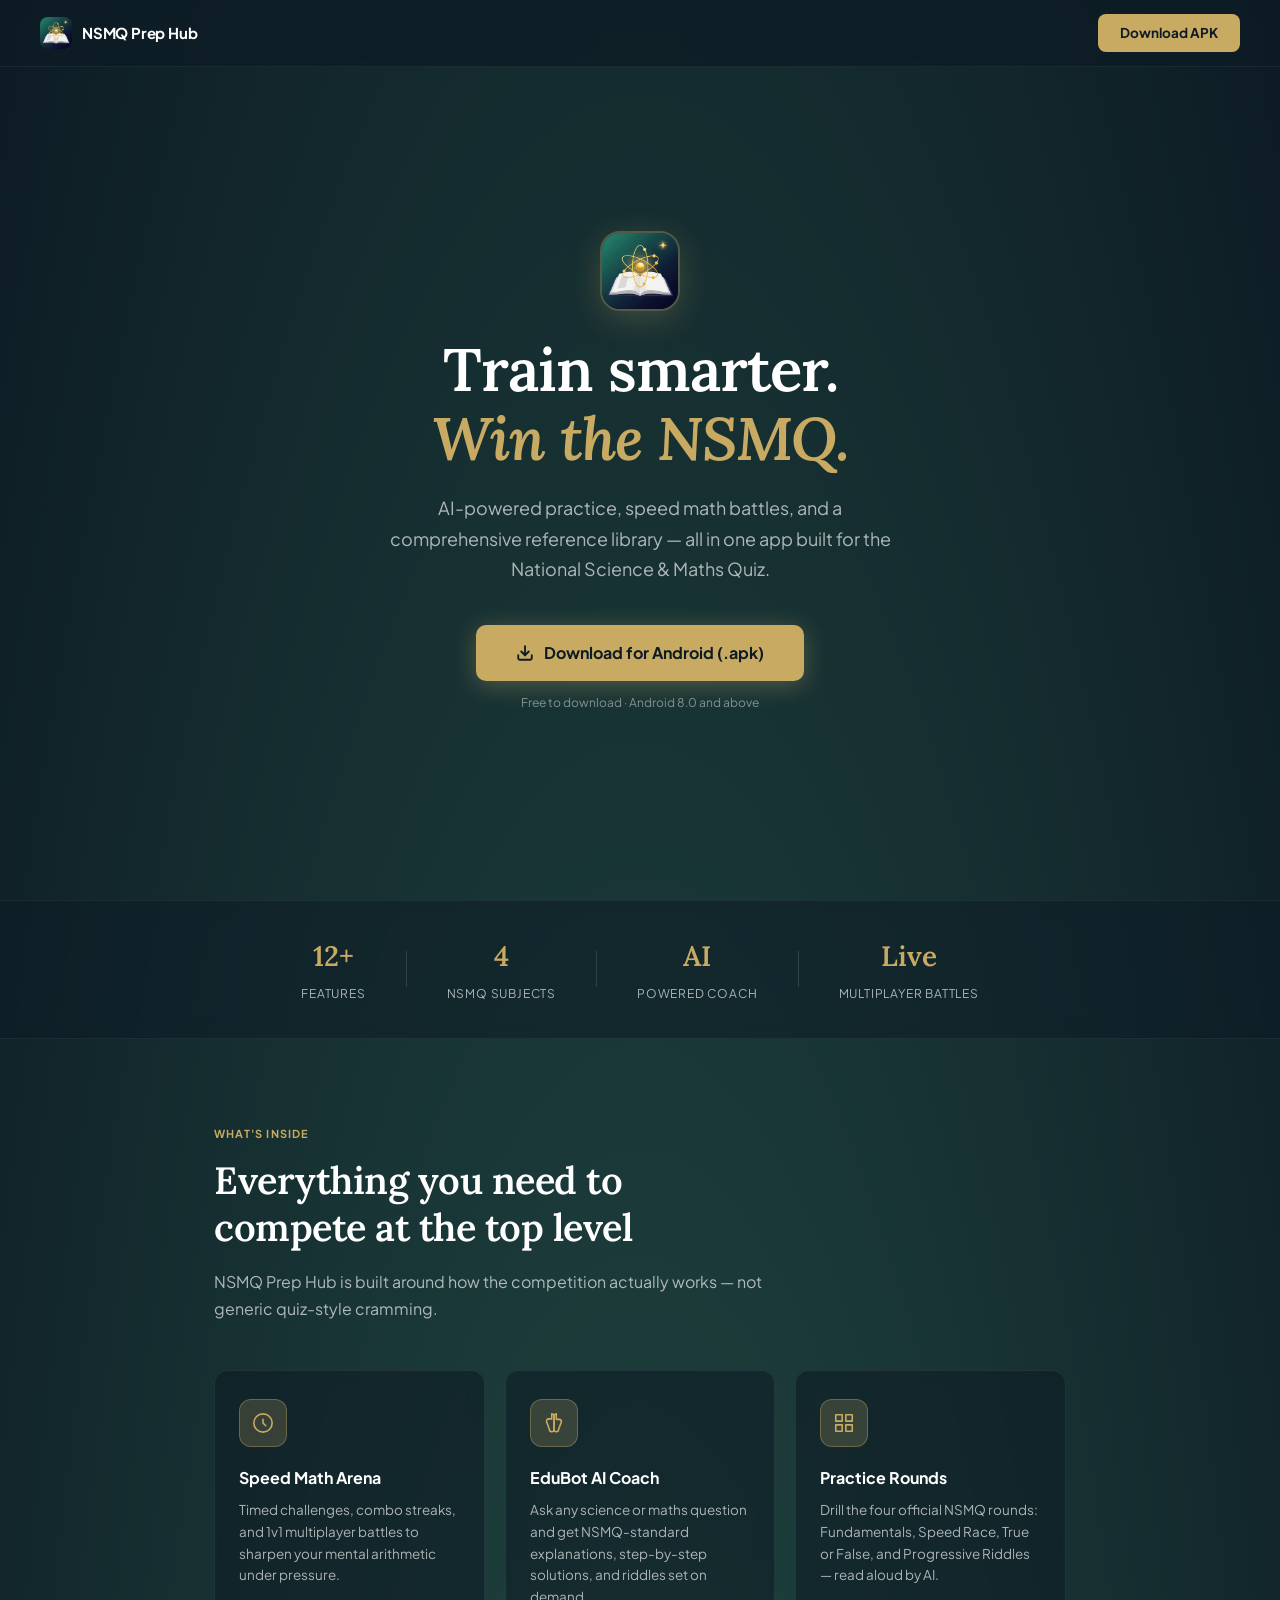
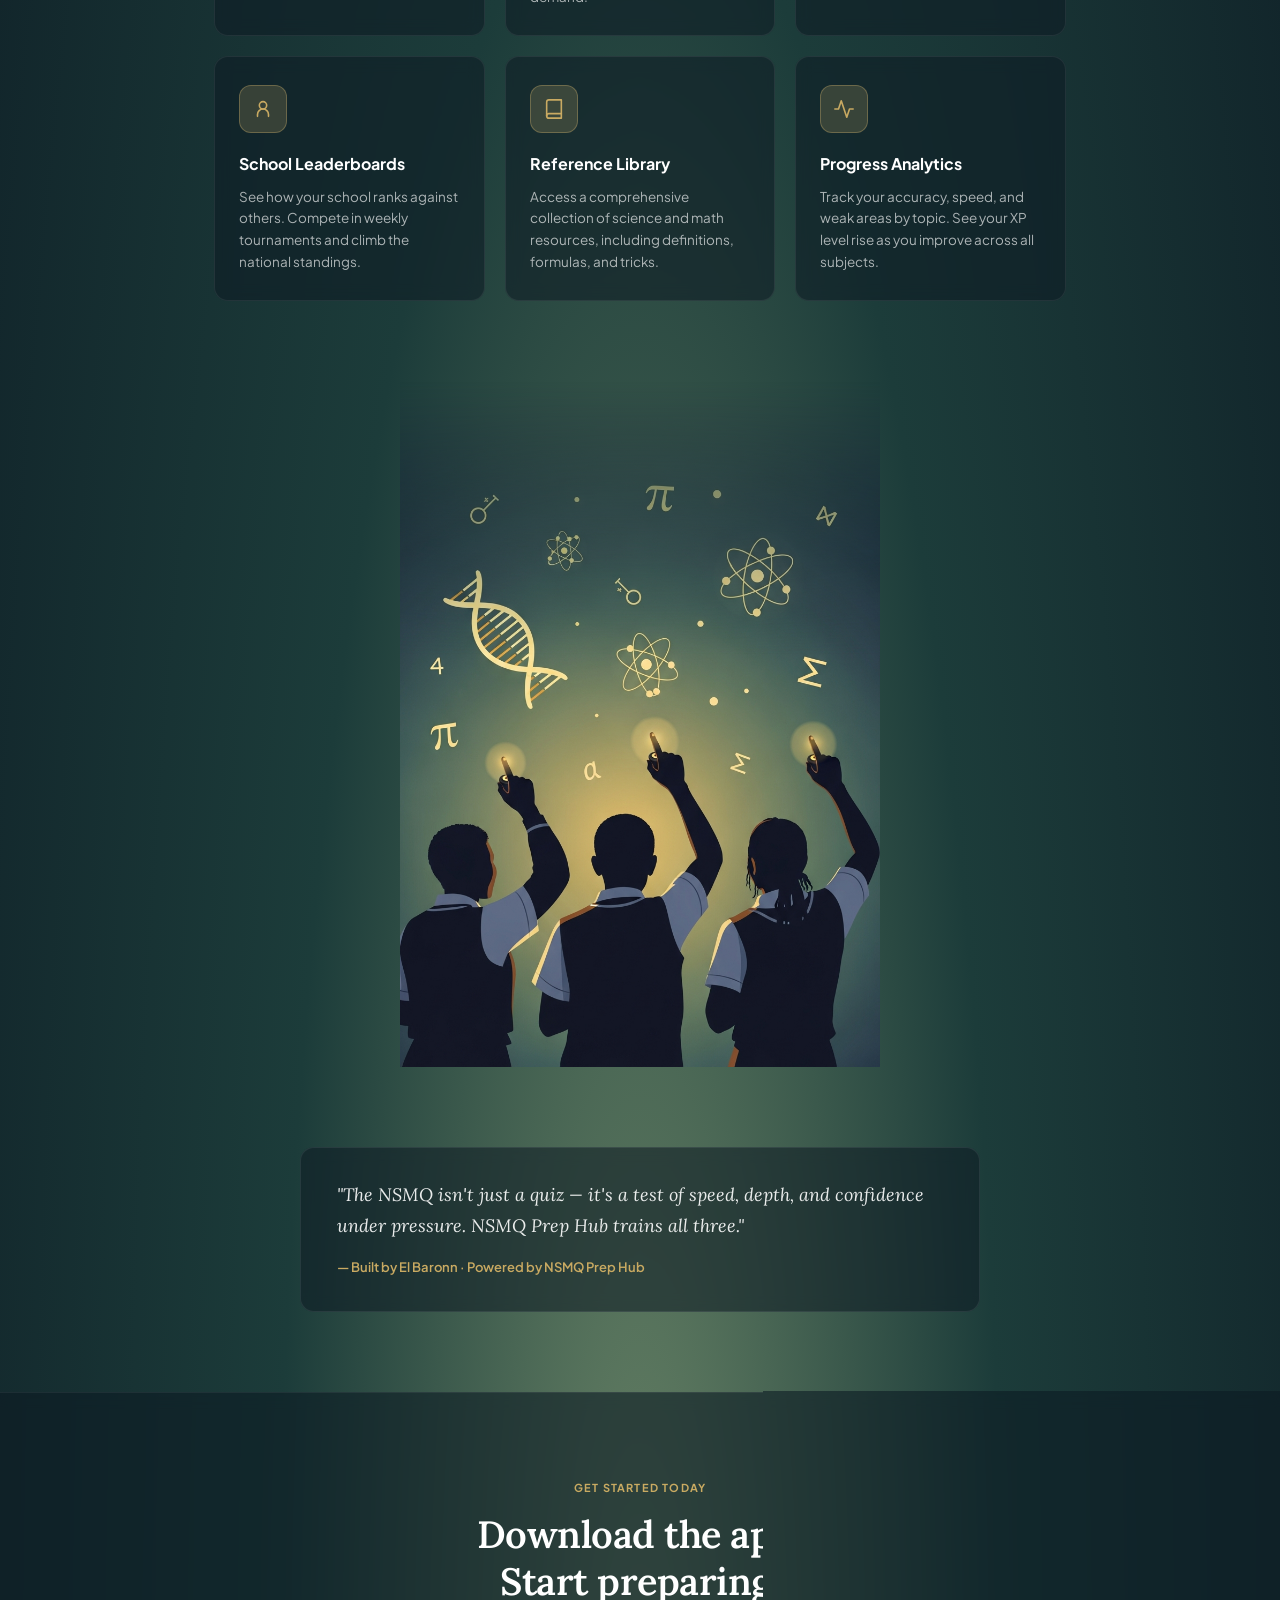
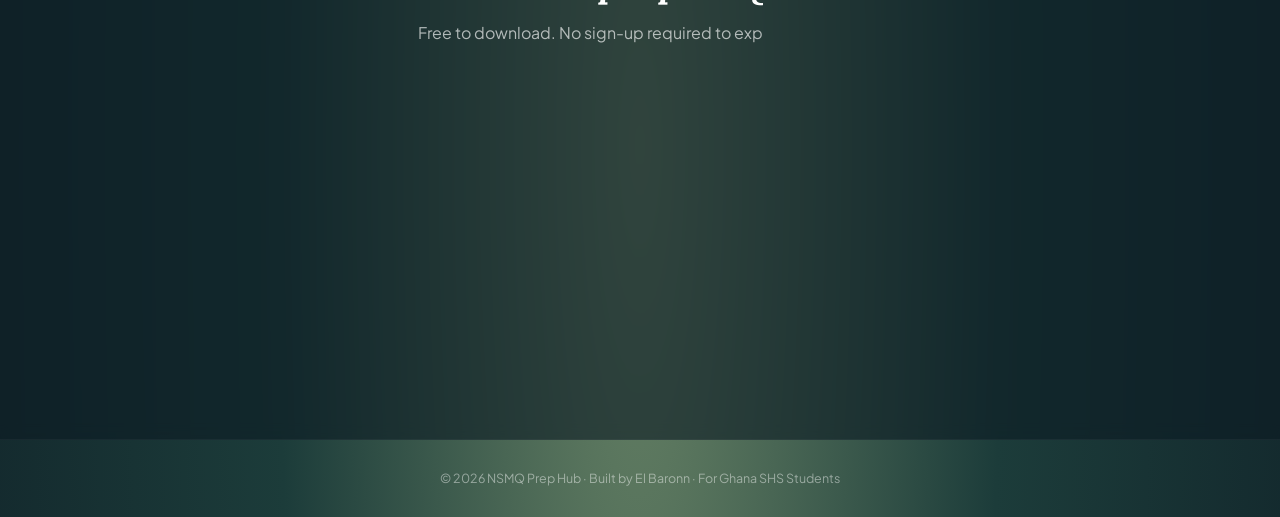
==== baron tech/assets/nsmq/home.html @ b0bc27b2 "Add files via upload" ====
<!DOCTYPE html>
<html lang="en">
<head>
    <meta charset="UTF-8">
    <meta name="viewport" content="width=device-width, initial-scale=1.0">
    <title>NSMQ Prep Hub — Ghana's #1 Science & Maths Quiz App</title>
    <meta name="description" content="The only app built for Ghanaian SHS students serious about winning the National Science & Maths Quiz. AI-powered practice, speed math battles, and 12,000+ past questions.">

    <link rel="icon" type="image/png" href="icon.png">
    <link rel="apple-touch-icon" sizes="180x180" href="icon.png">

    <!-- Google Site Verification -->
    <meta name="google-site-verification" content="b2jeHUAAVDstYp8usn50nYQy_9Y95WowqLnXuERKxD8" />
    <meta name="keywords" content="NSMQ, NSMQ Prep Hub, NSMQ App, National Science and Maths Quiz, Ghana SHS, Science and Maths Quiz, NSMQ Practice, NSMQ Questions, NSMQ Past Questions, NSMQ AI Coach, NSMQ Speed Math, NSMQ Reference Library">
    <meta name="description" content="The app built for Ghanaian SHS students serious about winning the National Science & Maths Quiz. AI-powered practice, speed math battles, and 12,000+ past questions.">



    <link rel="preconnect" href="https://fonts.googleapis.com">
    <link rel="preconnect" href="https://fonts.gstatic.com" crossorigin>
    <link href="https://fonts.googleapis.com/css2?family=Lora:ital,wght@0,400;0,600;1,400&family=Plus+Jakarta+Sans:wght@400;500;600;700&display=swap" rel="stylesheet">

    <style>
        :root {
            --bg-deep:    #0d1b24;
            --bg-mid:     #1c3c3a;
            --bg-light:   #688366;
            --gold:       #c9aa62;
            --gold-dim:   rgba(226, 193, 117, 0.18);
            --gold-border:rgba(226, 193, 117, 0.3);
            --white:      #ffffff;
            --muted:      rgba(255,255,255,0.65);
            --card-bg:    rgba(13, 27, 36, 0.55);
            --radius:     14px;
        }

        *, *::before, *::after { box-sizing: border-box; margin: 0; padding: 0; }

        body {
            font-family: 'Plus Jakarta Sans', sans-serif;
            background: radial-gradient(ellipse at 50% 90%, var(--bg-light) 0%, var(--bg-mid) 40%, var(--bg-deep) 100%);
            background-color: var(--bg-deep);
            color: var(--white);
            line-height: 1.65;
            min-height: 100vh;
            overflow-x: hidden;
        }

        /* ── NAV ── */
        nav {
            position: fixed;
            top: 0; left: 0; right: 0;
            z-index: 100;
            display: flex;
            align-items: center;
            justify-content: space-between;
            padding: 14px 40px;
            background: rgba(13, 27, 36, 0.75);
            backdrop-filter: blur(12px);
            -webkit-backdrop-filter: blur(12px);
            border-bottom: 1px solid rgba(255,255,255,0.06);
        }
        .nav-brand {
            display: flex;
            align-items: center;
            gap: 10px;
            text-decoration: none;
        }
        .nav-brand img {
            width: 32px;
            height: 32px;
            border-radius: 8px;
        }
        .nav-brand span {
            font-size: 15px;
            font-weight: 700;
            color: var(--white);
            letter-spacing: -0.2px;
        }
        .nav-dl {
            background: var(--gold);
            color: var(--bg-deep);
            padding: 8px 22px;
            border-radius: 8px;
            font-size: 13.5px;
            font-weight: 700;
            text-decoration: none;
            transition: opacity 0.2s;
        }
        .nav-dl:hover { opacity: 0.88; }

        /* ── HERO ── */
        .hero {
            min-height: 100vh;
            display: flex;
            flex-direction: column;
            align-items: center;
            justify-content: center;
            text-align: center;
            padding: 120px 24px 60px;
            position: relative;
        }
        .hero-eyebrow {
            display: inline-flex;
            align-items: center;
            gap: 8px;
            background: var(--gold-dim);
            border: 1px solid var(--gold-border);
            border-radius: 100px;
            padding: 6px 16px;
            font-size: 12px;
            font-weight: 600;
            color: var(--gold);
            letter-spacing: 0.8px;
            text-transform: uppercase;
            margin-bottom: 28px;
        }
        .hero-eyebrow span { font-size: 14px; }

        .app-logo-wrap {
            width: 80px;
            height: 80px;
            border-radius: 20px;
            overflow: hidden;
            border: 2px solid var(--gold-border);
            box-shadow: 0 8px 32px rgba(226,193,117,0.2);
            margin: 0 auto 24px;
        }
        .app-logo-wrap img { width: 100%; height: 100%; object-fit: cover; display: block; }

        h1 {
            font-family: 'Lora', serif;
            font-size: clamp(36px, 6vw, 60px);
            font-weight: 600;
            line-height: 1.15;
            letter-spacing: -1px;
            max-width: 700px;
            margin: 0 auto 20px;
        }
        h1 em {
            font-style: italic;
            color: var(--gold);
        }

        .hero-sub {
            font-size: clamp(15px, 2vw, 18px);
            color: var(--muted);
            max-width: 520px;
            margin: 0 auto 40px;
            line-height: 1.7;
        }

        .hero-actions {
            display: flex;
            flex-direction: column;
            align-items: center;
            gap: 12px;
            margin-bottom: 16px;
        }
        .btn-primary {
            display: inline-flex;
            align-items: center;
            gap: 10px;
            background: var(--gold);
            color: var(--bg-deep);
            padding: 15px 40px;
            border-radius: 10px;
            font-size: 16px;
            font-weight: 700;
            text-decoration: none;
            transition: all 0.2s;
            box-shadow: 0 4px 24px rgba(226,193,117,0.3);
        }
        .btn-primary:hover {
            background: #d4b368;
            transform: translateY(-2px);
            box-shadow: 0 8px 32px rgba(226,193,117,0.4);
        }
        .btn-primary svg { width: 18px; height: 18px; }

        .download-note {
            font-size: 12px;
            color: var(--muted);
            opacity: 0.7;
        }

        /* ── STATS STRIP ── */
        .stats-strip {
            display: flex;
            align-items: center;
            justify-content: center;
            gap: 40px;
            flex-wrap: wrap;
            padding: 32px 24px;
            background: rgba(13, 27, 36, 0.5);
            border-top: 1px solid rgba(255,255,255,0.06);
            border-bottom: 1px solid rgba(255,255,255,0.06);
            backdrop-filter: blur(8px);
        }
        .stat { text-align: center; }
        .stat-num {
            font-family: 'Lora', serif;
            font-size: 28px;
            font-weight: 600;
            color: var(--gold);
            display: block;
        }
        .stat-label {
            font-size: 12px;
            color: var(--muted);
            text-transform: uppercase;
            letter-spacing: 0.8px;
        }
        .stat-divider {
            width: 1px;
            height: 36px;
            background: rgba(255,255,255,0.12);
        }

        /* ── SECTIONS ── */
        .section {
            max-width: 900px;
            margin: 0 auto;
            padding: 80px 24px;
        }
        .section-label {
            display: inline-block;
            font-size: 11px;
            font-weight: 700;
            letter-spacing: 1.2px;
            text-transform: uppercase;
            color: var(--gold);
            margin-bottom: 14px;
        }
        h2 {
            font-family: 'Lora', serif;
            font-size: clamp(26px, 4vw, 38px);
            font-weight: 600;
            line-height: 1.25;
            letter-spacing: -0.5px;
            margin-bottom: 16px;
        }
        .section-intro {
            font-size: 16px;
            color: var(--muted);
            max-width: 560px;
            margin-bottom: 48px;
            line-height: 1.7;
        }

        /* ── FEATURES GRID ── */
        .features-grid {
            display: grid;
            grid-template-columns: repeat(3, 1fr);
            gap: 20px;
        }
        .feat-card {
            background: var(--card-bg);
            border: 1px solid rgba(255,255,255,0.07);
            border-radius: var(--radius);
            padding: 28px 24px;
            backdrop-filter: blur(8px);
            transition: border-color 0.2s;
        }
        .feat-card:hover { border-color: var(--gold-border); }
        .feat-icon {
            width: 48px;
            height: 48px;
            border-radius: 12px;
            background: var(--gold-dim);
            border: 1px solid var(--gold-border);
            display: flex;
            align-items: center;
            justify-content: center;
            color: var(--gold);
            margin-bottom: 18px;
        }
        .feat-icon svg { width: 22px; height: 22px; fill: none; stroke: currentColor; stroke-width: 1.75; stroke-linecap: round; stroke-linejoin: round; }
        .feat-card h3 {
            font-size: 16px;
            font-weight: 700;
            margin-bottom: 8px;
            color: var(--white);
        }
        .feat-card p {
            font-size: 13.5px;
            color: var(--muted);
            line-height: 1.6;
        }

        /* ── HERO IMAGE SECTION ── */
        .visual-section {
            text-align: center;
            padding: 0 24px 80px;
        }
        .visual-section img {
            width: 100%;
            max-width: 480px;
            height: auto;
            display: block;
            margin: 0 auto;
            mask-image: linear-gradient(to top, rgba(0,0,0,1) 60%, rgba(0,0,0,0) 100%);
            -webkit-mask-image: linear-gradient(to top, rgba(0,0,0,1) 60%, rgba(0,0,0,0) 100%);
        }

        /* ── QUOTE BLOCK ── */
        .quote-block {
            max-width: 680px;
            margin: 0 auto 80px;
            padding: 32px 36px;
            background: var(--card-bg);
            border: 1px solid rgba(255,255,255,0.08);;
            border-radius: var(--radius);
            backdrop-filter: blur(8px);
            text-align: left;
        }
        .quote-block p {
            font-family: 'Lora', serif;
            font-style: italic;
            font-size: 18px;
            line-height: 1.7;
            color: var(--white);
            opacity: 0.9;
        }
        .quote-block cite {
            display: block;
            margin-top: 16px;
            font-size: 13px;
            color: var(--gold);
            font-style: normal;
            font-weight: 600;
        }

        /* ── DOWNLOAD CTA SECTION ── */
        .cta-section {
            text-align: center;
            padding: 80px 24px;
            background: rgba(13,27,36,0.6);
            border-top: 1px solid rgba(255,255,255,0.06);
            backdrop-filter: blur(8px);
        }
        .cta-section h2 { margin-bottom: 14px; }
        .cta-section p { color: var(--muted); font-size: 16px; margin-bottom: 36px; max-width: 480px; margin-left: auto; margin-right: auto; }

        /* How to Install steps */
        .install-steps {
            display: flex;
            align-items: flex-start;
            justify-content: center;
            gap: 0;
            flex-wrap: wrap;
            margin: 48px auto 0;
            max-width: 700px;
        }
        .install-step {
            flex: 1;
            min-width: 160px;
            text-align: center;
            padding: 0 16px;
            position: relative;
        }
        .install-step::after {
            content: '→';
            position: absolute;
            right: -6px;
            top: 18px;
            color: var(--gold);
            opacity: 0.5;
            font-size: 18px;
        }
        .install-step:last-child::after { display: none; }
        .step-num {
            width: 40px;
            height: 40px;
            border-radius: 50%;
            background: var(--gold-dim);
            border: 1px solid var(--gold-border);
            color: var(--gold);
            font-size: 14px;
            font-weight: 700;
            display: flex;
            align-items: center;
            justify-content: center;
            margin: 0 auto 12px;
        }
        .install-step p { font-size: 13px; color: var(--muted); line-height: 1.5; }

        /* ── FOOTER ── */
        footer {
            text-align: center;
            padding: 28px 24px;
            border-top: 1px solid rgba(255,255,255,0.06);
            font-size: 12.5px;
            color: var(--muted);
            opacity: 0.7;
        }

        /* ── RESPONSIVE ── */
        @media (max-width: 720px) {
            nav { padding: 14px 20px; }
            .features-grid { grid-template-columns: 1fr; }
            .stats-strip { gap: 20px; }
            .stat-divider { display: none; }
            .install-steps { flex-direction: column; align-items: center; }
            .install-step::after { display: none; }
            .quote-block { padding: 24px 22px; }
        }
    </style>
</head>
<body>

    <!-- NAV -->
    <nav>
        <a href="#" class="nav-brand">
            <img src="icon.png" alt="NSMQ Prep Hub">
            <span>NSMQ Prep Hub</span>
        </a>
        <!-- Replace YOUR_APK_LINK with your Cloudflare R2 public URL -->
        <a href="https://www.dropbox.com/scl/fi/72p9ebzlqegmobyvkcekv/NSMQ-Prep-Hub.apk?rlkey=r6fnd3dmekahlamdkzh8gf0gl&st=2jletkw2&dl=1" download class="nav-dl">Download APK</a>
    </nav>

    <!-- HERO -->
    <section class="hero">
        <!-- <div class="hero-eyebrow">
            <span>🇬</span> Built for Ghana SHS Students
        </div> -->
        <div class="app-logo-wrap">
            <img src="icon.png" alt="NSMQ Prep Hub">
        </div>
        <h1>Train smarter.<br><em>Win the NSMQ.</em></h1>
        <p class="hero-sub">
            AI-powered practice, speed math battles, and a comprehensive reference library — all in one app built for the National Science &amp; Maths Quiz.
        </p>
        <div class="hero-actions">
            <!-- Replace YOUR_APK_LINK with your Cloudflare R2 public URL -->
            <a href="https://www.dropbox.com/scl/fi/72p9ebzlqegmobyvkcekv/NSMQ-Prep-Hub.apk?rlkey=r6fnd3dmekahlamdkzh8gf0gl&st=2jletkw2&dl=1" download class="btn-primary">
                <svg viewBox="0 0 24 24" fill="none" stroke="currentColor" stroke-width="2.5" stroke-linecap="round" stroke-linejoin="round">
                    <path d="M21 15v4a2 2 0 0 1-2 2H5a2 2 0 0 1-2-2v-4"/>
                    <polyline points="7 10 12 15 17 10"/>
                    <line x1="12" y1="15" x2="12" y2="3"/>
                </svg>
                Download for Android (.apk)
            </a>
            <span class="download-note">Free to download · Android 8.0 and above</span>
        </div>
    </section>

    <!-- STATS -->
    <div class="stats-strip">
        <div class="stat">
            <span class="stat-num">12+</span>
            <span class="stat-label">Features</span>
        </div>
        <div class="stat-divider"></div>
        <div class="stat">
            <span class="stat-num">4</span>
            <span class="stat-label">NSMQ Subjects</span>
        </div>
        <div class="stat-divider"></div>
        <div class="stat">
            <span class="stat-num">AI</span>
            <span class="stat-label">Powered Coach</span>
        </div>
        <div class="stat-divider"></div>
        <div class="stat">
            <span class="stat-num">Live</span>
            <span class="stat-label">Multiplayer Battles</span>
        </div>
    </div>

    <!-- FEATURES -->
    <div class="section">
        <span class="section-label">What's inside</span>
        <h2>Everything you need to<br>compete at the top level</h2>
        <p class="section-intro">NSMQ Prep Hub is built around how the competition actually works — not generic quiz-style cramming.</p>

        <div class="features-grid">
            <div class="feat-card">
                <div class="feat-icon">
                    <svg viewBox="0 0 24 24"><path d="M12 2a10 10 0 1 0 0 20A10 10 0 0 0 12 2z"/><path d="M12 8v4l3 3"/></svg>
                </div>
                <h3>Speed Math Arena</h3>
                <p>Timed challenges, combo streaks, and 1v1 multiplayer battles to sharpen your mental arithmetic under pressure.</p>
            </div>
            <div class="feat-card">
                <div class="feat-icon">
                    <svg viewBox="0 0 24 24"><path d="M9.5 2A2.5 2.5 0 0 1 12 4.5v15a2.5 2.5 0 0 1-4.96-.44l-3.13-8.5A2.5 2.5 0 0 1 6.24 7.5H9.5V2Z"/><path d="M14.5 2A2.5 2.5 0 0 0 12 4.5v15a2.5 2.5 0 0 0 4.96-.44l3.13-8.5a2.5 2.5 0 0 0-2.33-2.56H14.5V2Z"/></svg>
                </div>
                <h3>EduBot AI Coach</h3>
                <p>Ask any science or maths question and get NSMQ-standard explanations, step-by-step solutions, and riddles set on demand.</p>
            </div>
            <div class="feat-card">
                <div class="feat-icon">
                    <svg viewBox="0 0 24 24"><rect x="3" y="3" width="7" height="7"/><rect x="14" y="3" width="7" height="7"/><rect x="14" y="14" width="7" height="7"/><rect x="3" y="14" width="7" height="7"/></svg>
                </div>
                <h3>Practice Rounds</h3>
                <p>Drill the four official NSMQ rounds: Fundamentals, Speed Race, True or False, and Progressive Riddles — read aloud by AI.</p>
            </div>
            <div class="feat-card">
                <div class="feat-icon">
                    <svg viewBox="0 0 24 24"><circle cx="12" cy="8" r="4"/><path d="M6 20v-2a6 6 0 0 1 12 0v2"/></svg>
                </div>
                <h3>School Leaderboards</h3>
                <p>See how your school ranks against others. Compete in weekly tournaments and climb the national standings.</p>
            </div>
            <div class="feat-card">
                <div class="feat-icon">
                    <svg viewBox="0 0 24 24"><path d="M4 19.5A2.5 2.5 0 0 1 6.5 17H20"/><path d="M6.5 2H20v20H6.5A2.5 2.5 0 0 1 4 19.5v-15A2.5 2.5 0 0 1 6.5 2z"/></svg>
                </div>
                <h3>Reference Library</h3>
                <p>Access a comprehensive collection of science and math resources, including definitions, formulas, and tricks.</p>
            </div>
            <div class="feat-card">
                <div class="feat-icon">
                    <svg viewBox="0 0 24 24"><polyline points="22 12 18 12 15 21 9 3 6 12 2 12"/></svg>
                </div>
                <h3>Progress Analytics</h3>
                <p>Track your accuracy, speed, and weak areas by topic. See your XP level rise as you improve across all subjects.</p>
            </div>
        </div>
    </div>

    <!-- HERO IMAGE -->
    <div class="visual-section">
        <img src="onboarding-hero.png" alt="Three Ghanaian students raising their hands with science symbols">
    </div>

    <!-- QUOTE -->
    <div style="padding: 0 24px;">
        <div class="quote-block" style="margin: 0 auto 80px;">
            <p>"The NSMQ isn't just a quiz — it's a test of speed, depth, and confidence under pressure. NSMQ Prep Hub trains all three."</p>
            <cite>— Built by El Baronn · Powered by NSMQ Prep Hub</cite>
        </div>
    </div>

    <!-- DOWNLOAD CTA -->
    <section class="cta-section">
        <span class="section-label">Get started today</span>
        <h2>Download the app.<br>Start preparing.</h2>
        <p>Free to download. No sign-up required to explore. Your first practice session takes under 2 minutes to begin.</p>
        <a href="https://www.dropbox.com/scl/fi/72p9ebzlqegmobyvkcekv/NSMQ-Prep-Hub.apk?rlkey=r6fnd3dmekahlamdkzh8gf0gl&st=2jletkw2&dl=1" download class="btn-primary" style="margin: 0 auto; display: inline-flex;">
            <svg viewBox="0 0 24 24" width="18" height="18" fill="none" stroke="currentColor" stroke-width="2.5" stroke-linecap="round" stroke-linejoin="round">
                <path d="M21 15v4a2 2 0 0 1-2 2H5a2 2 0 0 1-2-2v-4"/>
                <polyline points="7 10 12 15 17 10"/>
                <line x1="12" y1="15" x2="12" y2="3"/>
            </svg>
            Download NSMQ Prep Hub (.apk)
        </a>

        <div class="install-steps">
            <div class="install-step">
                <div class="step-num">1</div>
                <p>Tap the button above to download the APK file</p>
            </div>
            <div class="install-step">
                <div class="step-num">2</div>
                <p>Open your Downloads folder and tap the file</p>
            </div>
            <div class="install-step">
                <div class="step-num">3</div>
                <p>Allow "Install from unknown sources" if prompted</p>
            </div>
            <div class="install-step">
                <div class="step-num">4</div>
                <p>Install and launch — you're ready to compete</p>
            </div>
        </div>
    </section>

    <!-- FOOTER -->
    <footer>
        <p>&copy; 2026 NSMQ Prep Hub &middot; Built by El Baronn &middot; For Ghana SHS Students</p>
    </footer>

</body>
</html>
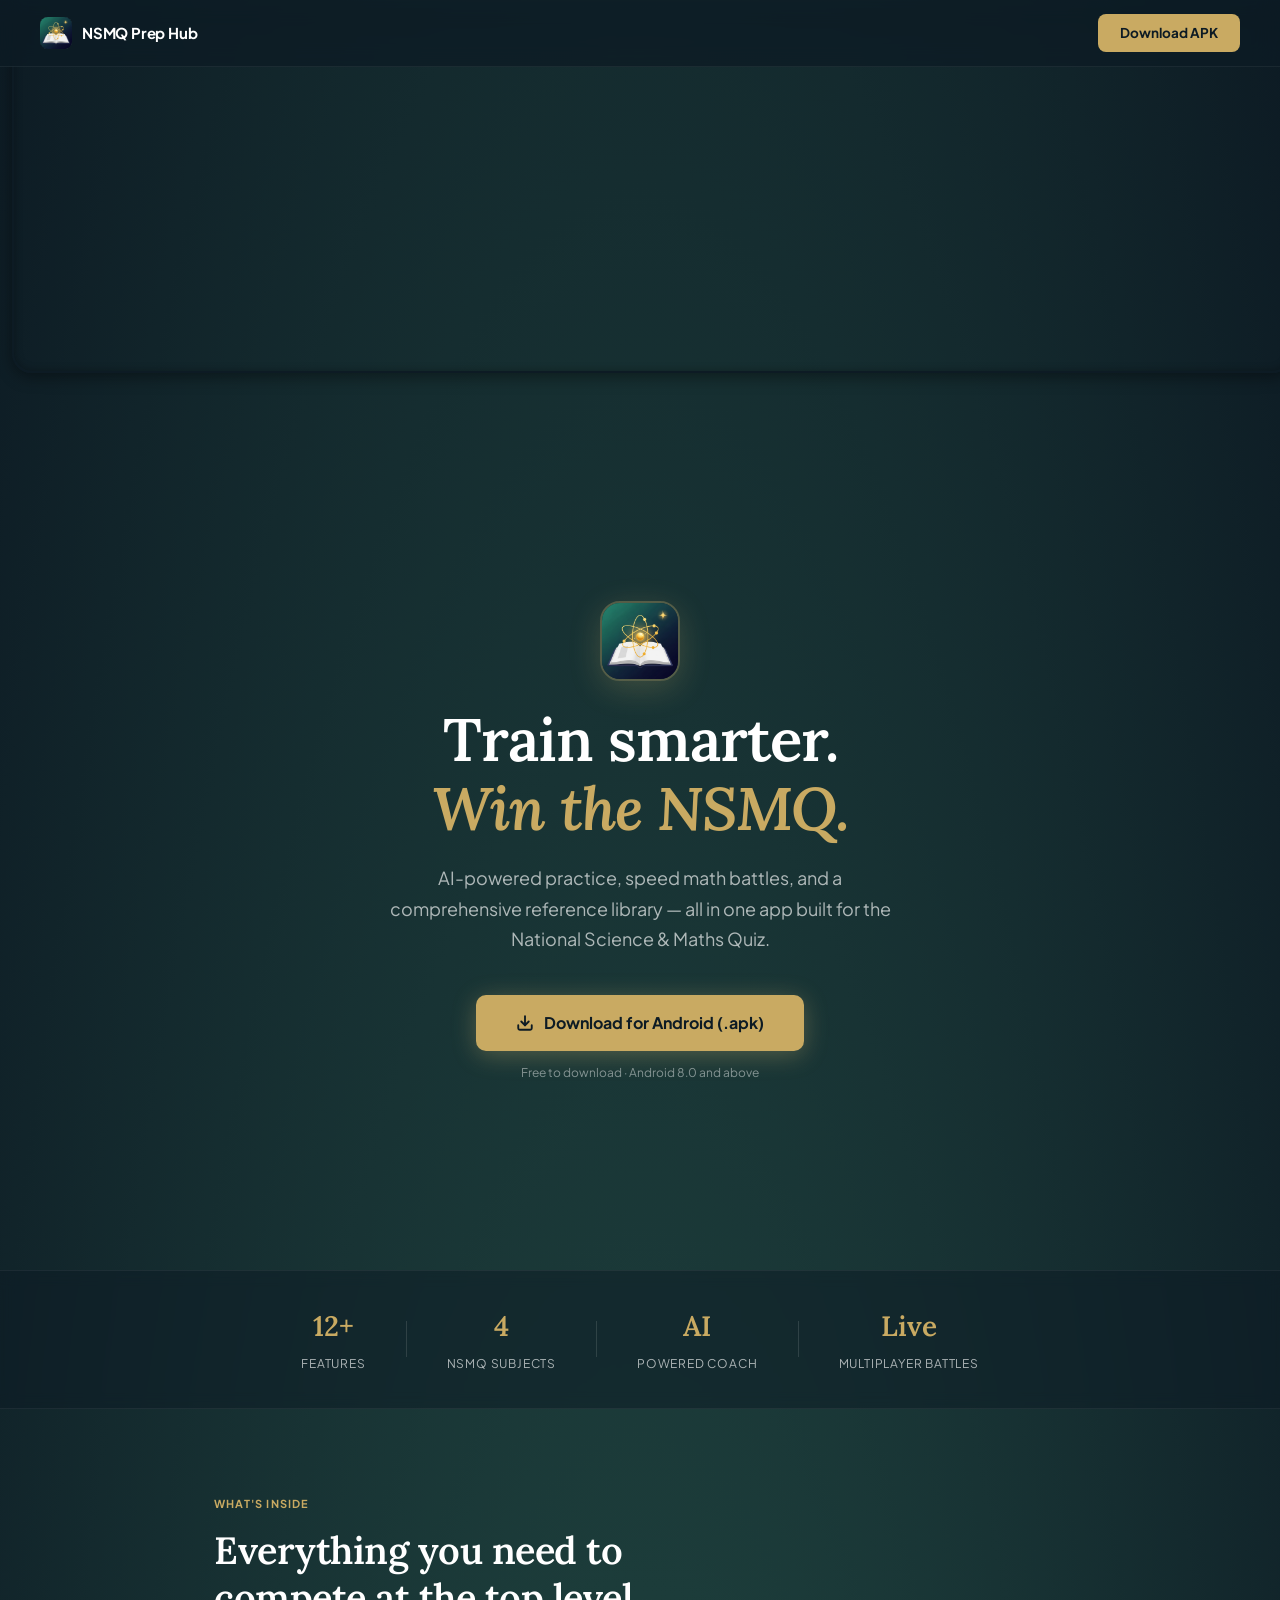
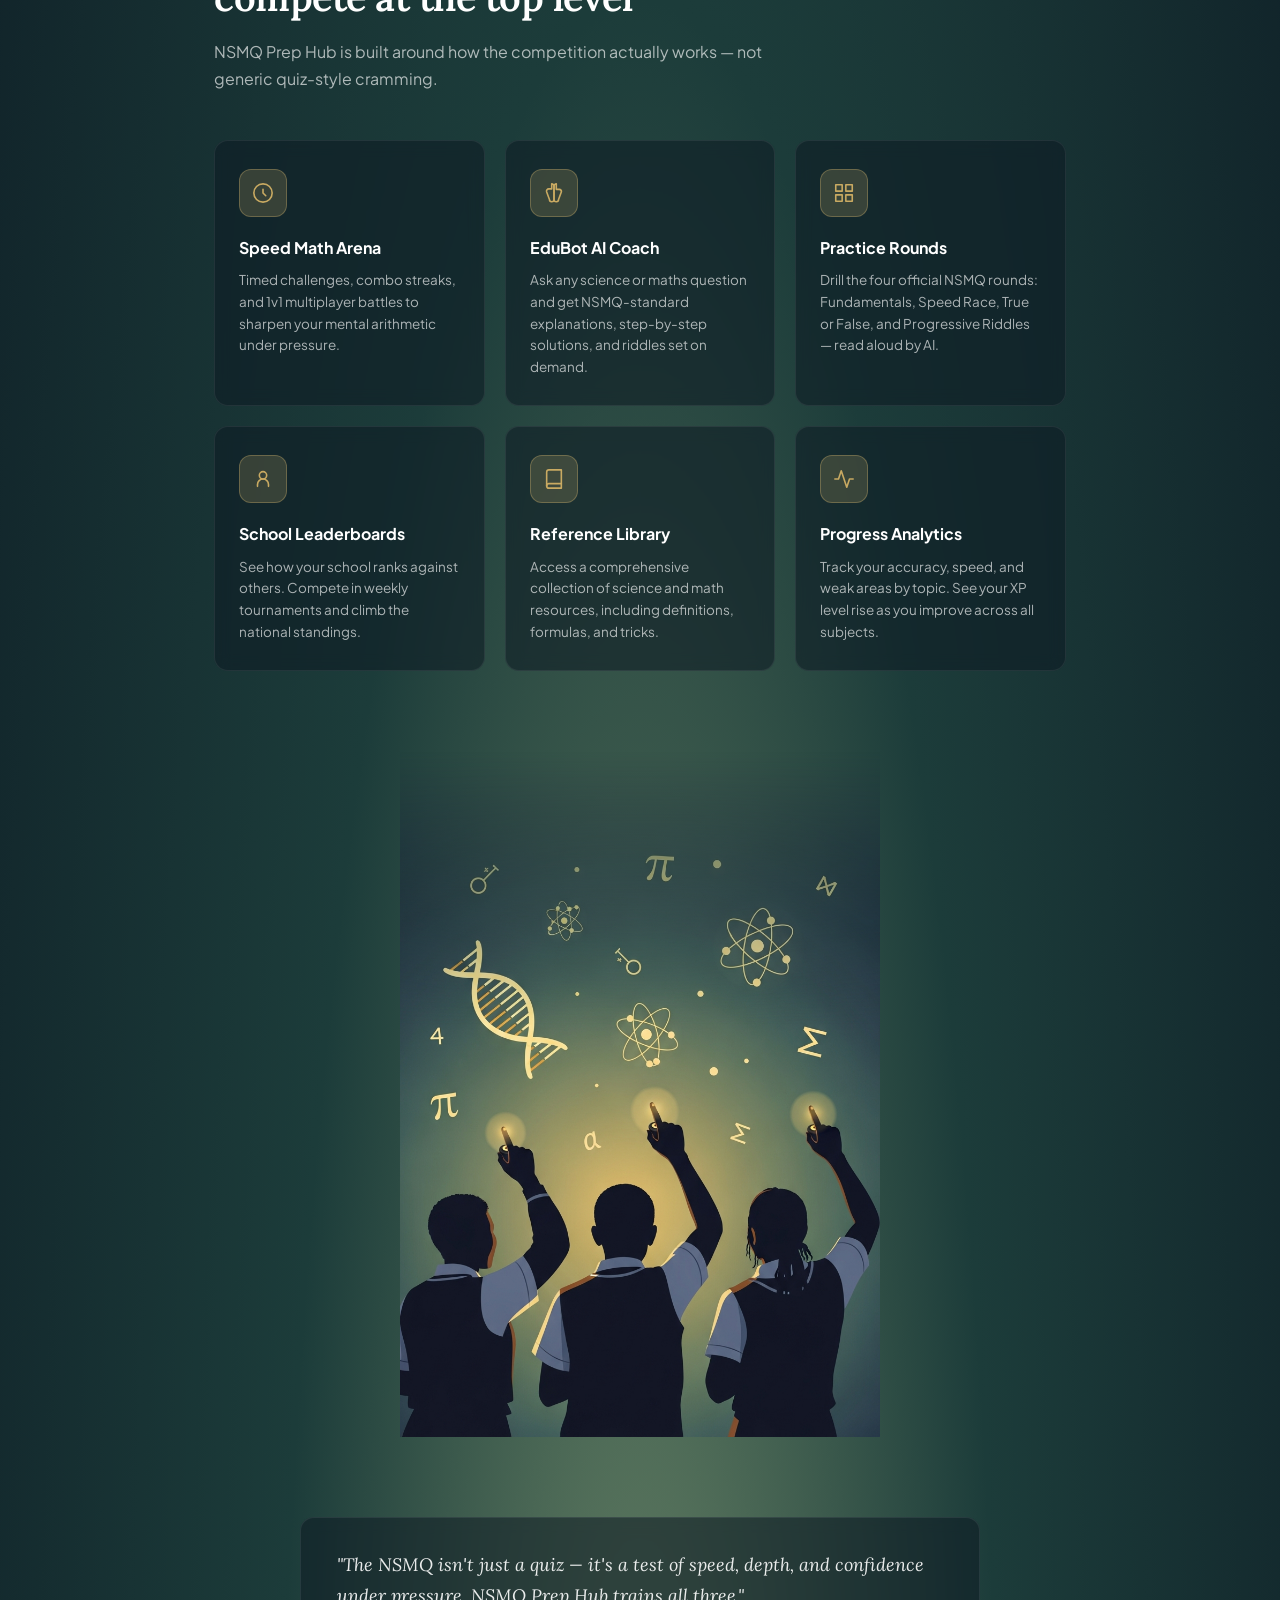
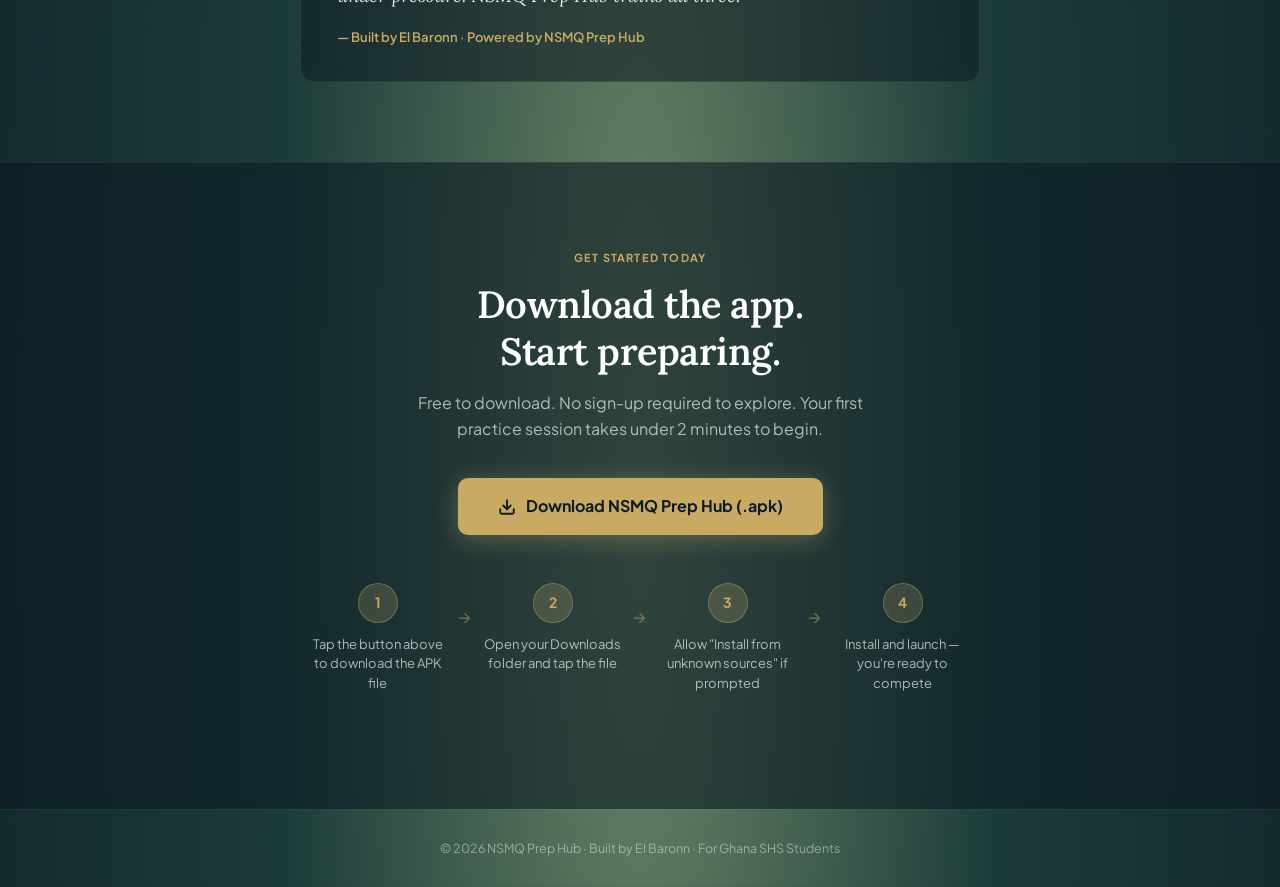
==== commit 78bda703: "Add files via upload" ====
--- a/baron tech/assets/nsmq/home.html
+++ b/baron tech/assets/nsmq/home.html
@@ -405,9 +405,32 @@
             .install-step::after { display: none; }
             .quote-block { padding: 24px 22px; }
         }
+
+        #video{
+            display: flex;
+            position: relative;
+            top: 3px;
+            right: 8px;
+            width: 100%;
+            margin: 20px 20px 0px 20px;
+            border-radius: 20px;
+            border: #0d1b24 2px solid;
+            box-shadow: inset 0 0 8px rgba(0,0,0,0.3), 0 4px 16px rgba(0,0,0,0.4);
+
+        }
     </style>
 </head>
 <body>
+
+    <video 
+        loop 
+        muted 
+        autoplay
+        width="350px"
+        height="350px"
+        id="video">
+        <source src="NSMQQQ 2.mp4" type="video/mp4">
+    </video>
 
     <!-- NAV -->
     <nav>
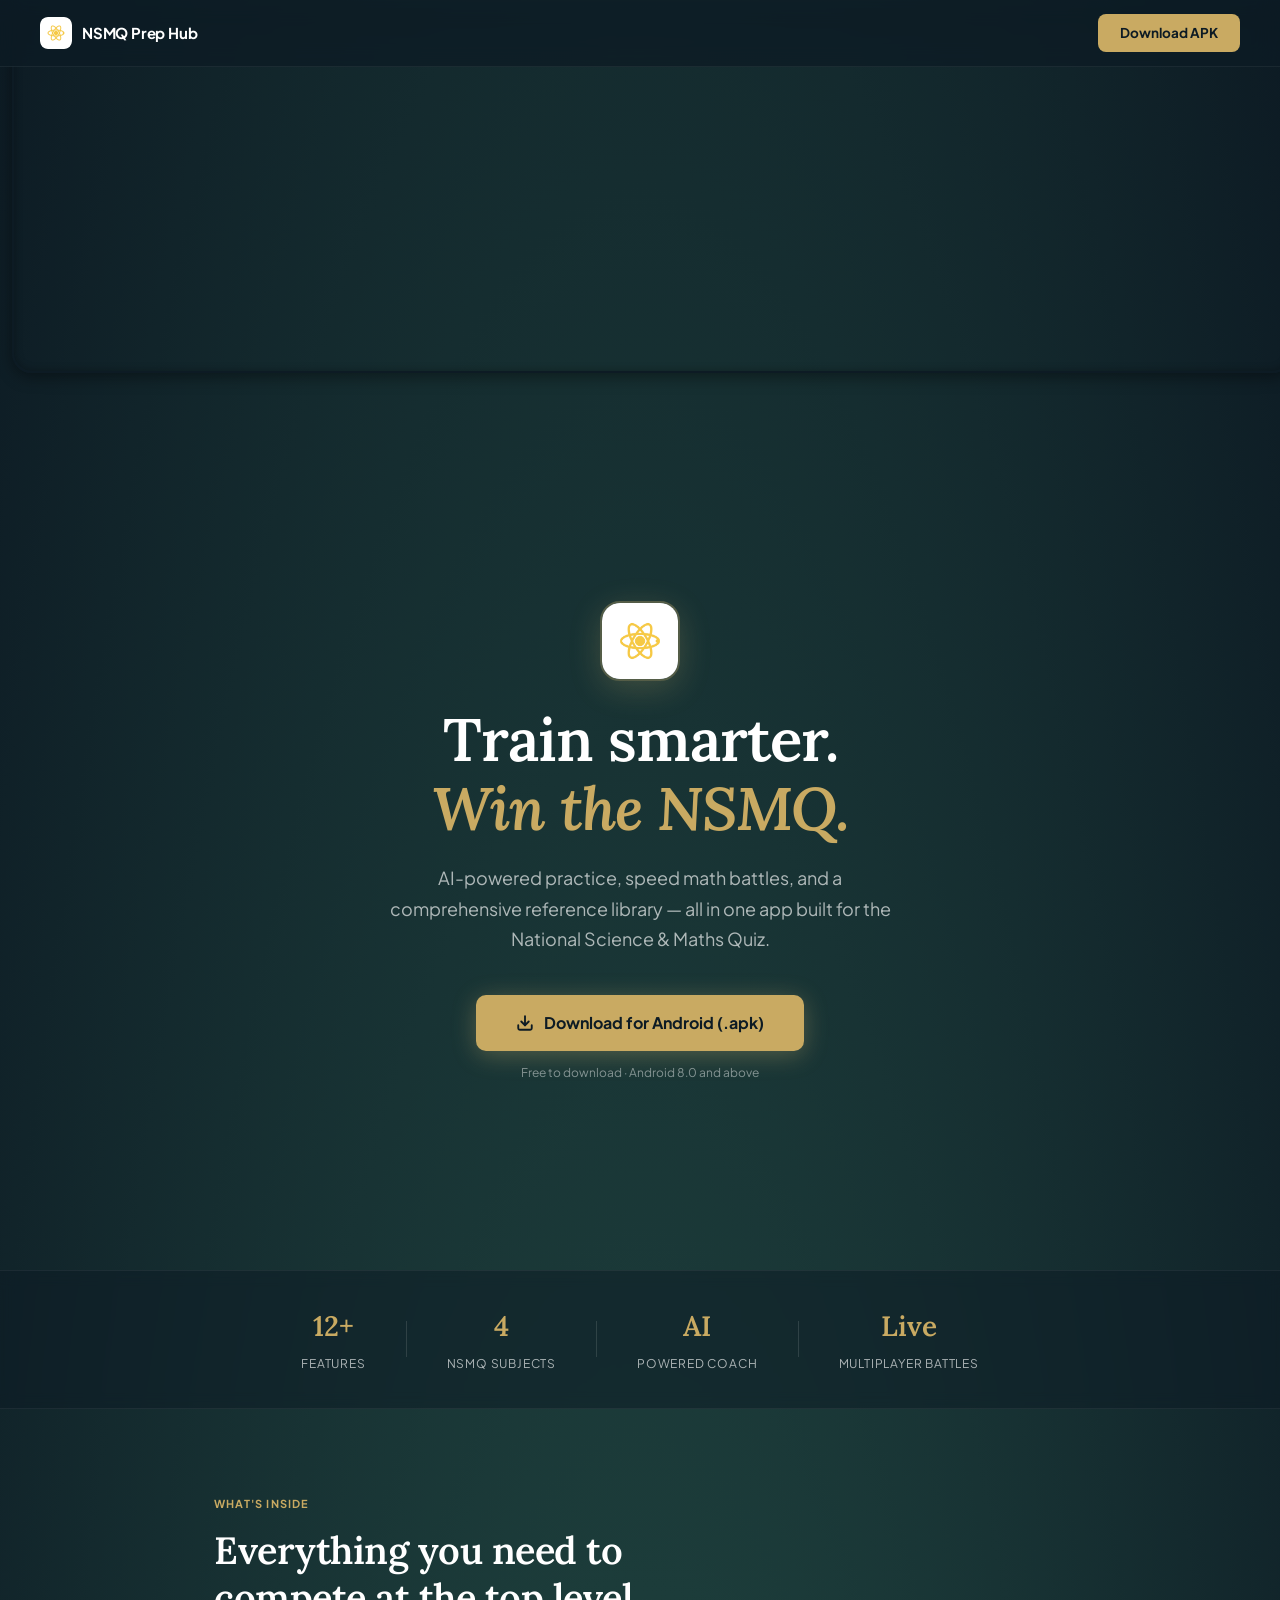
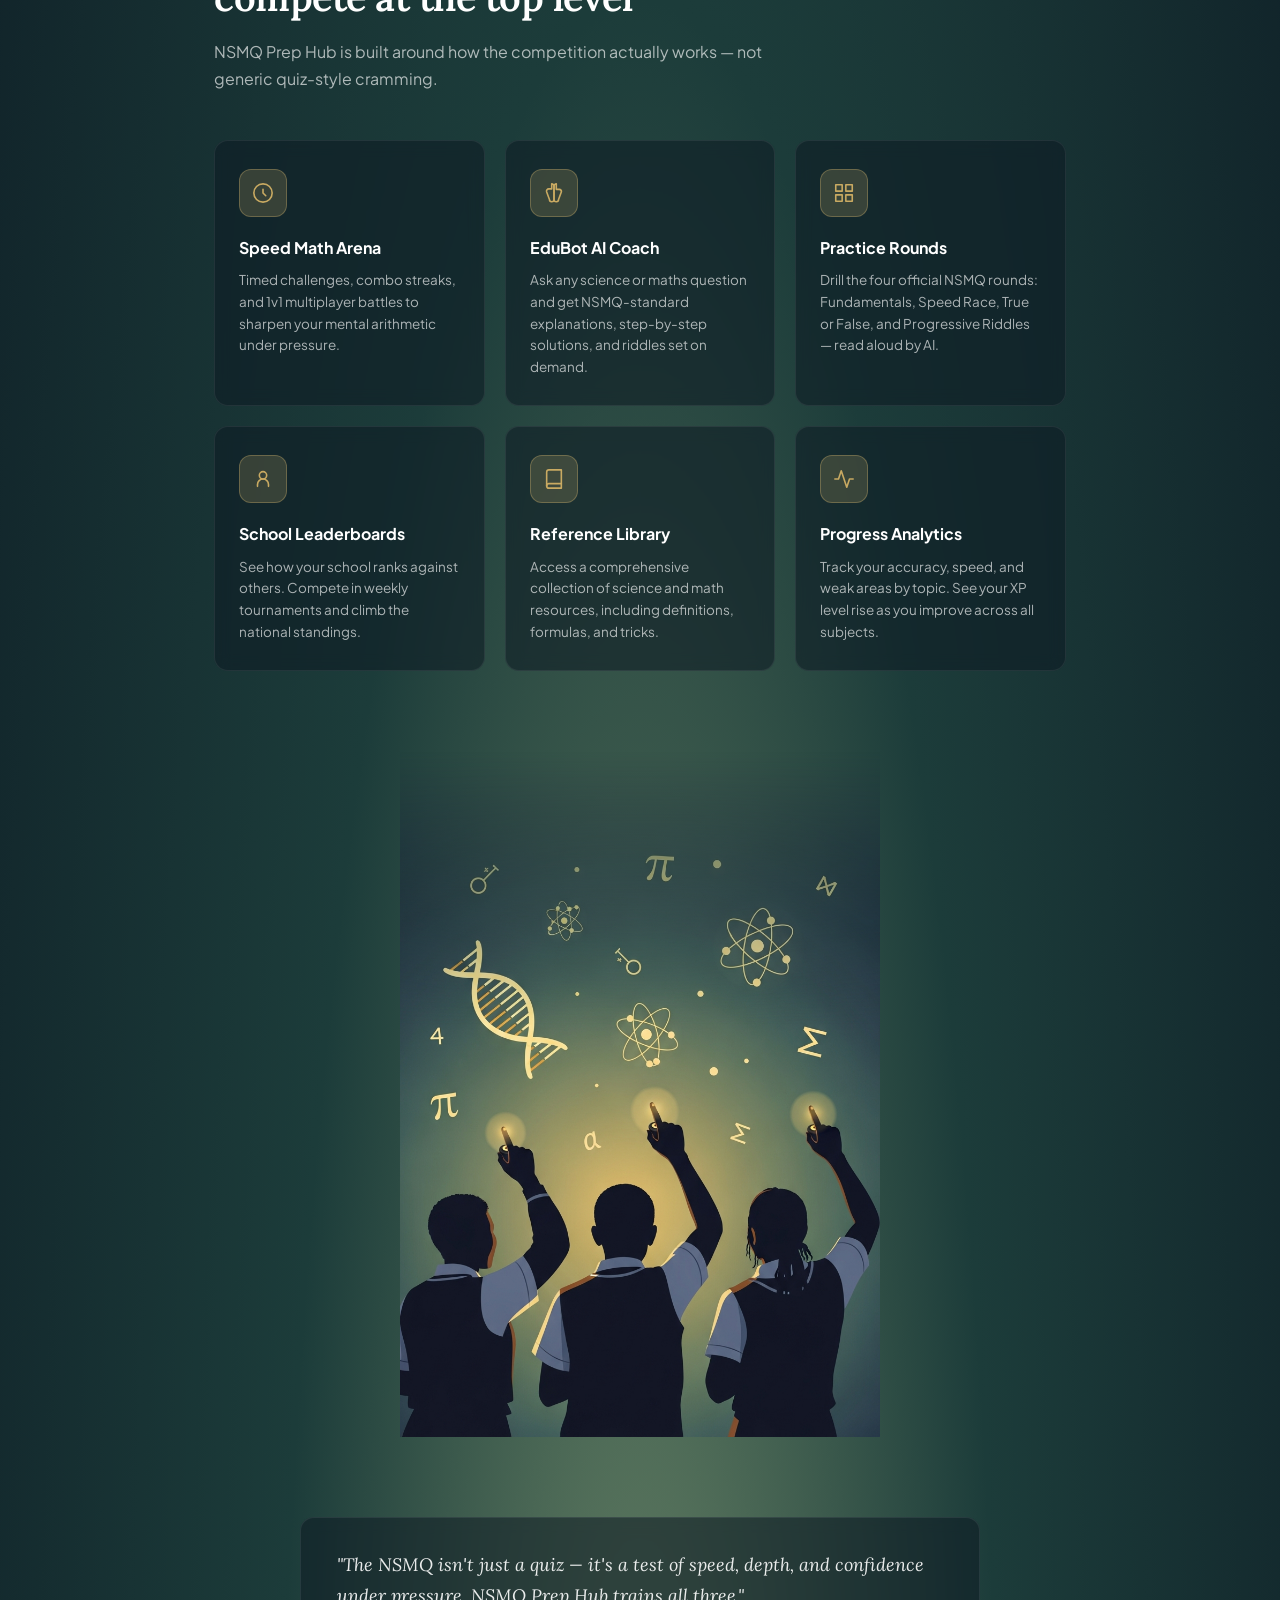
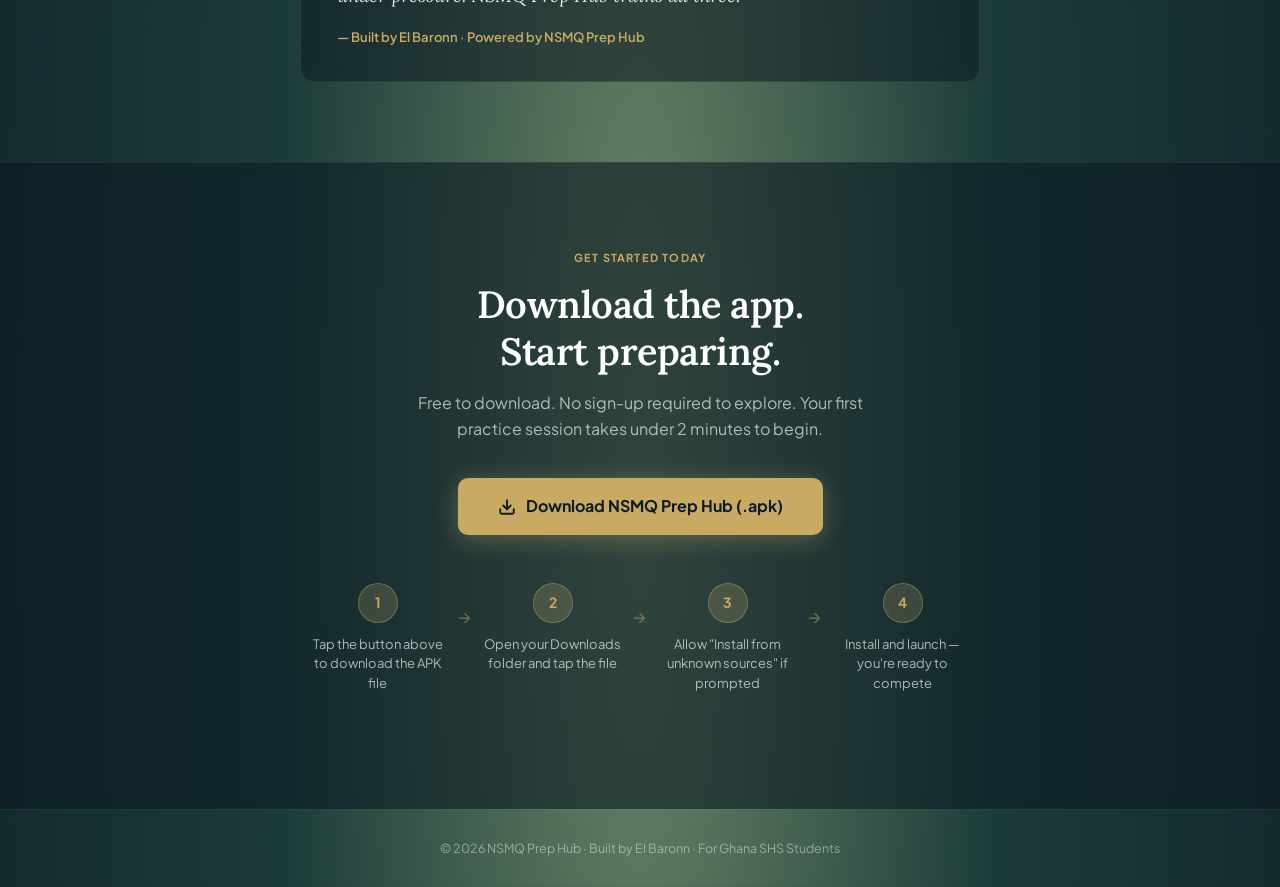
==== commit 433cc561: "Add files via upload" ====
--- a/baron tech/assets/nsmq/home.html
+++ b/baron tech/assets/nsmq/home.html
@@ -439,7 +439,7 @@
             <span>NSMQ Prep Hub</span>
         </a>
         <!-- Replace YOUR_APK_LINK with your Cloudflare R2 public URL -->
-        <a href="https://www.dropbox.com/scl/fi/72p9ebzlqegmobyvkcekv/NSMQ-Prep-Hub.apk?rlkey=r6fnd3dmekahlamdkzh8gf0gl&st=2jletkw2&dl=1" download class="nav-dl">Download APK</a>
+        <a href="https://www.dropbox.com/scl/fi/r17u6n10qw7bwjvayq1qk/application-e55e785a-391e-4c0f-be0f-1983f16094d2.apk?rlkey=xu3erlzo6v0zkn89x2p39hxss&st=3xctcy34&dl=1" download class="nav-dl">Download APK</a>
     </nav>
 
     <!-- HERO -->
@@ -456,7 +456,7 @@
         </p>
         <div class="hero-actions">
             <!-- Replace YOUR_APK_LINK with your Cloudflare R2 public URL -->
-            <a href="https://www.dropbox.com/scl/fi/72p9ebzlqegmobyvkcekv/NSMQ-Prep-Hub.apk?rlkey=r6fnd3dmekahlamdkzh8gf0gl&st=2jletkw2&dl=1" download class="btn-primary">
+            <a href="https://www.dropbox.com/scl/fi/r17u6n10qw7bwjvayq1qk/application-e55e785a-391e-4c0f-be0f-1983f16094d2.apk?rlkey=xu3erlzo6v0zkn89x2p39hxss&st=3xctcy34&dl=1" download class="btn-primary">
                 <svg viewBox="0 0 24 24" fill="none" stroke="currentColor" stroke-width="2.5" stroke-linecap="round" stroke-linejoin="round">
                     <path d="M21 15v4a2 2 0 0 1-2 2H5a2 2 0 0 1-2-2v-4"/>
                     <polyline points="7 10 12 15 17 10"/>
@@ -561,7 +561,7 @@
         <span class="section-label">Get started today</span>
         <h2>Download the app.<br>Start preparing.</h2>
         <p>Free to download. No sign-up required to explore. Your first practice session takes under 2 minutes to begin.</p>
-        <a href="https://www.dropbox.com/scl/fi/72p9ebzlqegmobyvkcekv/NSMQ-Prep-Hub.apk?rlkey=r6fnd3dmekahlamdkzh8gf0gl&st=2jletkw2&dl=1" download class="btn-primary" style="margin: 0 auto; display: inline-flex;">
+        <a href="https://www.dropbox.com/scl/fi/r17u6n10qw7bwjvayq1qk/application-e55e785a-391e-4c0f-be0f-1983f16094d2.apk?rlkey=xu3erlzo6v0zkn89x2p39hxss&st=3xctcy34&dl=1" download class="btn-primary" style="margin: 0 auto; display: inline-flex;">
             <svg viewBox="0 0 24 24" width="18" height="18" fill="none" stroke="currentColor" stroke-width="2.5" stroke-linecap="round" stroke-linejoin="round">
                 <path d="M21 15v4a2 2 0 0 1-2 2H5a2 2 0 0 1-2-2v-4"/>
                 <polyline points="7 10 12 15 17 10"/>
